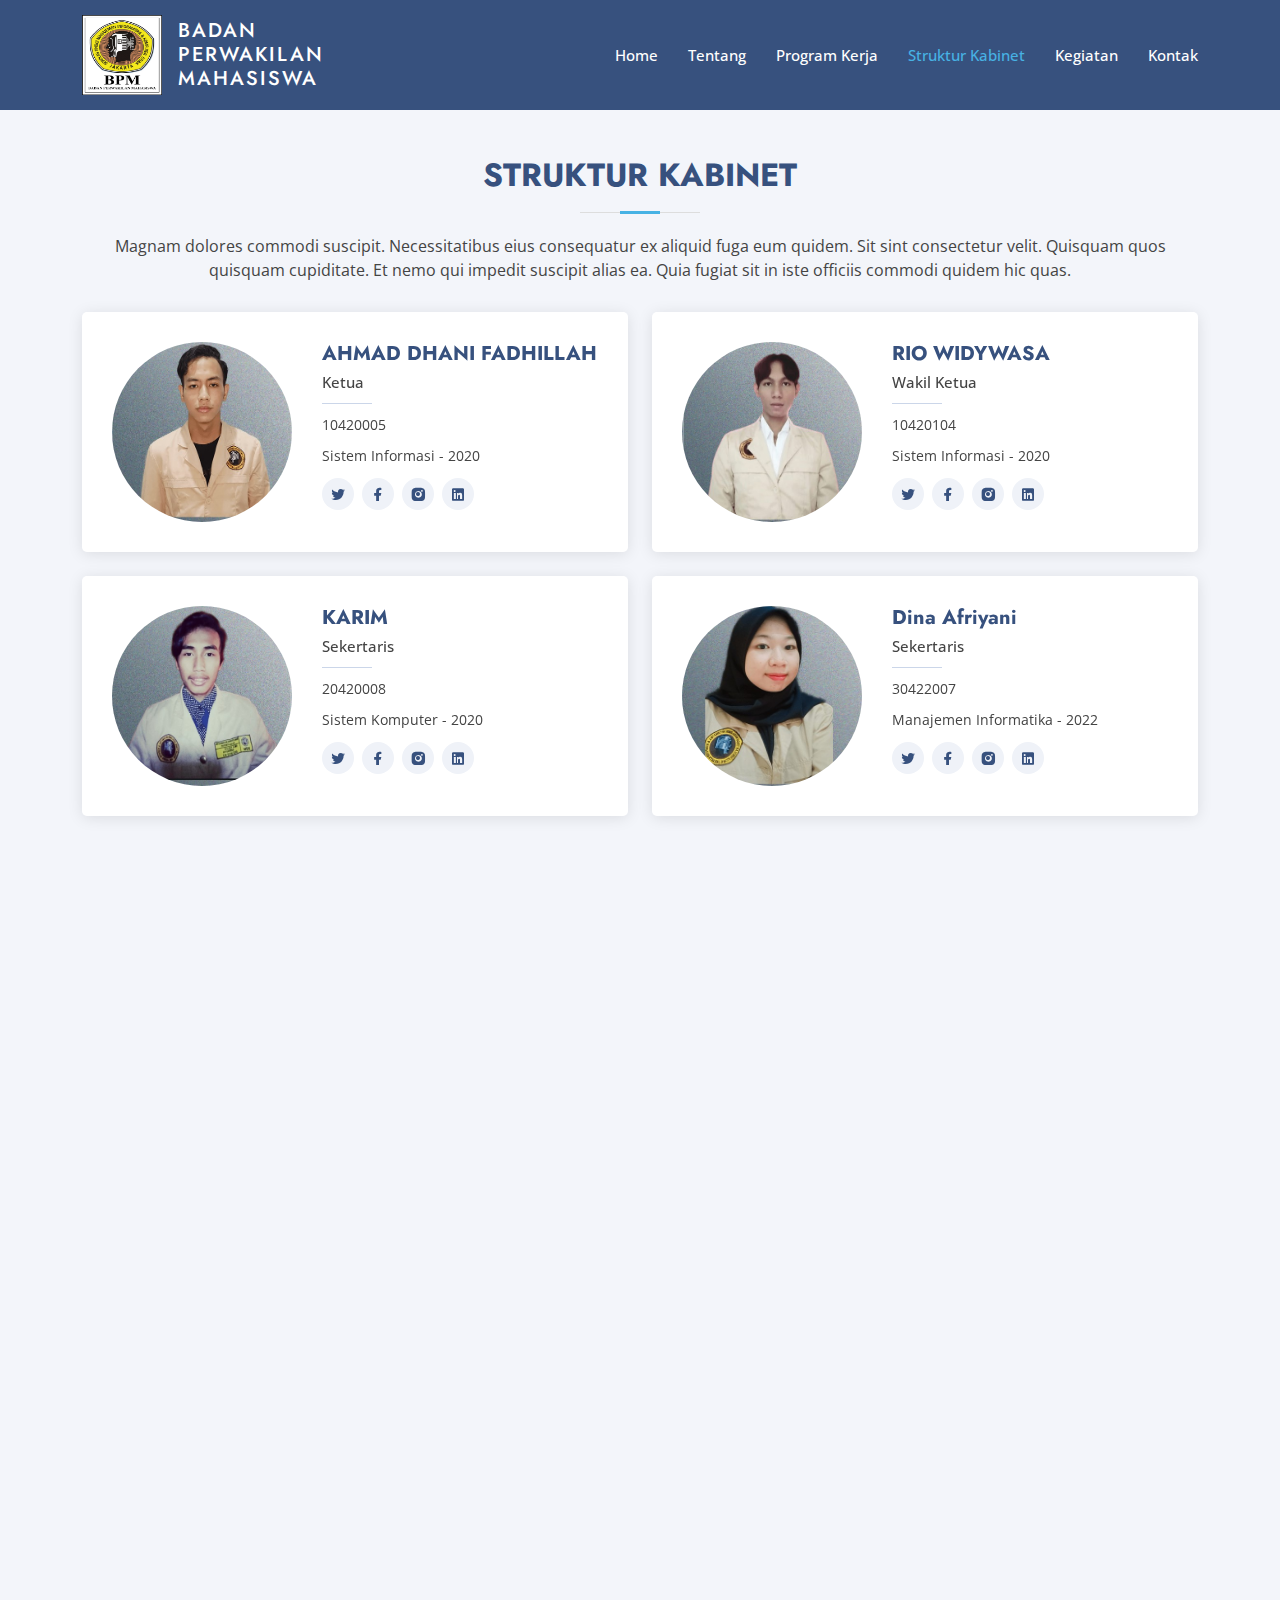
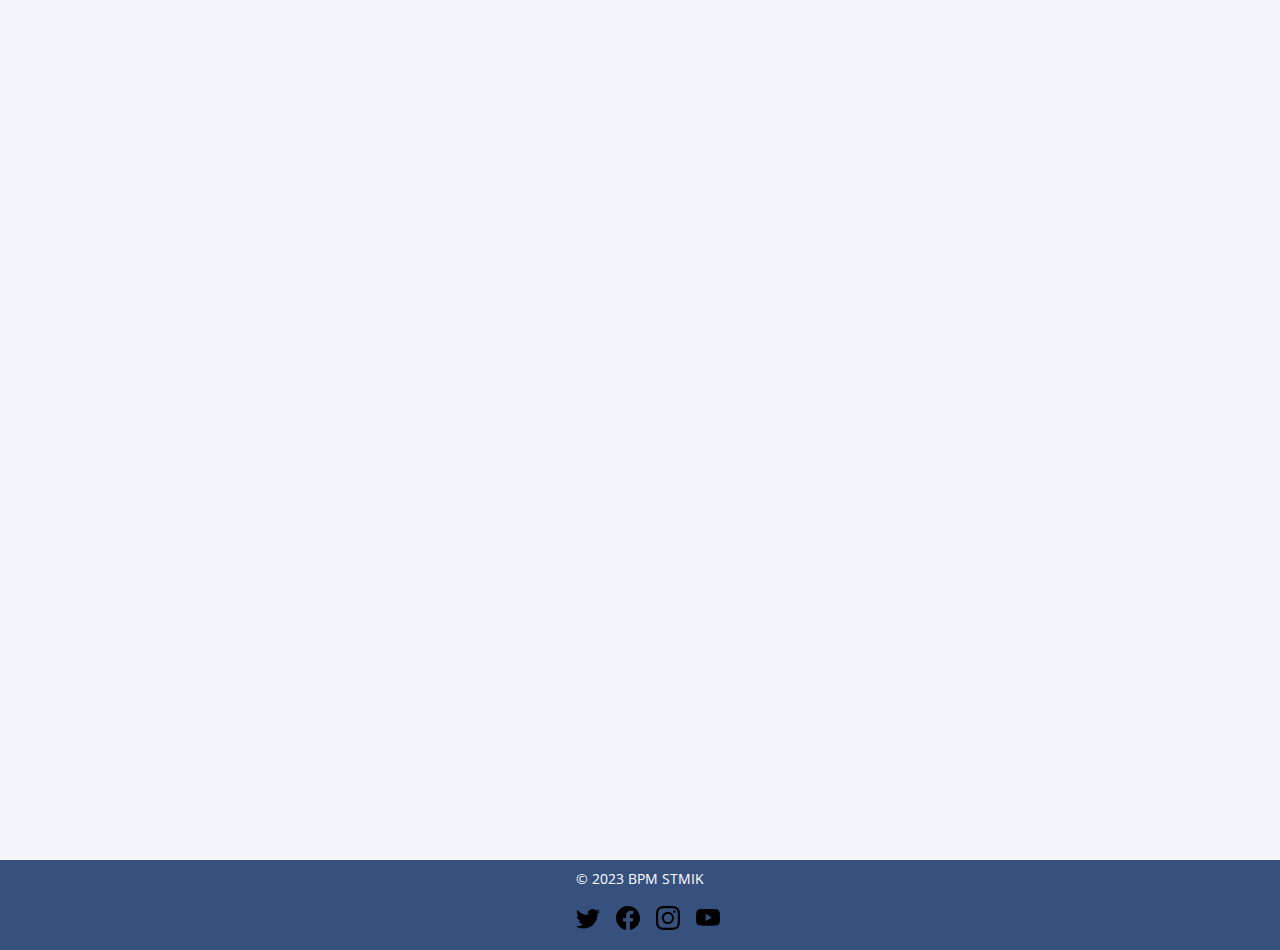
==== inner-page.html @ 7dc591d8 "first commit" ====
<!DOCTYPE html>
<html lang="en">

<head>
  <meta charset="utf-8">
  <meta content="width=device-width, initial-scale=1.0" name="viewport">

  <title>Arsha Bootstrap Template - Index</title>
  <meta content="" name="description">
  <meta content="" name="keywords">

  <!-- Favicons -->
  <link href="assets/img/favicon.png" rel="icon">
  <link href="assets/img/apple-touch-icon.png" rel="apple-touch-icon">

  <!-- Google Fonts -->
  <link
    href="https://fonts.googleapis.com/css?family=Open+Sans:300,300i,400,400i,600,600i,700,700i|Jost:300,300i,400,400i,500,500i,600,600i,700,700i|Poppins:300,300i,400,400i,500,500i,600,600i,700,700i"
    rel="stylesheet">

  <!-- Vendor CSS Files -->
  <link href="assets/vendor/aos/aos.css" rel="stylesheet">
  <link href="assets/vendor/bootstrap/css/bootstrap.min.css" rel="stylesheet">
  <link href="assets/vendor/bootstrap-icons/bootstrap-icons.css" rel="stylesheet">
  <link href="assets/vendor/boxicons/css/boxicons.min.css" rel="stylesheet">
  <link href="assets/vendor/glightbox/css/glightbox.min.css" rel="stylesheet">
  <link href="assets/vendor/remixicon/remixicon.css" rel="stylesheet">
  <link href="assets/vendor/swiper/swiper-bundle.min.css" rel="stylesheet">

  <!-- Template Main CSS File -->
  <link href="assets/css/style.css" rel="stylesheet">

</head>
<style>
  header{
    background: #37517e;;
  }
</style>
<body>

  <!-- ======= Header ======= -->
  <header id="header" class="fixed-top ">
    <div class="container d-flex align-items-center">

      <div class="me-auto d-flex">
        <img src="assets/img/bpm.png" alt="" style="width: 80px; height: 80px;">
        <h1 class="logo pt-1 ms-3"><a href="index.html">Badan Perwakilan Mahasiswa</a></h1>
      </div>
      <!-- Uncomment below if you prefer to use an image logo -->
      <!-- <a href="index.html" class="logo me-auto"><img src="assets/img/logo.png" alt="" class="img-fluid"></a>-->

      <nav id="navbar" class="navbar">
        <ul>
          <li><a class="nav-link scrollto " href="#hero">Home</a></li>
          <li><a class="nav-link scrollto" href="#about">Tentang</a></li>
          <li><a class="nav-link scrollto" href="#services">Program Kerja</a></li>
          <li><a class="nav-link scrollto" href="#team">Struktur Kabinet</a></li>
          <li><a class="nav-link scrollto" href="#pricing">Kegiatan</a></li>
          <li><a class="nav-link scrollto" href="#contact">Kontak</a></li>
        </ul>
        <i class="bi bi-list mobile-nav-toggle"></i>
      </nav><!-- .navbar -->

    </div>
  </header><!-- End Header -->



  <main id="main" class="mt-5 pt-5">

    <!-- ======= Clients Section ======= -->
    <!-- <section id="clients" class="clients section-bg">
      <div class="container">



      </div>
    </section> -->
    <!-- End Cliens Section -->

    <!-- ======= Team Section ======= -->
    <section id="team" class="team section-bg">
      <div class="container" data-aos="fade-up">

        <div class="section-title">
          <h2>STRUKTUR KABINET</h2>
          <p>Magnam dolores commodi suscipit. Necessitatibus eius consequatur ex aliquid fuga eum quidem. Sit sint
            consectetur velit. Quisquam quos quisquam cupiditate. Et nemo qui impedit suscipit alias ea. Quia fugiat sit
            in iste officiis commodi quidem hic quas.</p>
        </div>

        <div class="row">

          <div class="col-lg-6" data-aos="zoom-in" data-aos-delay="100">
            <div class="member d-flex align-items-start">
              <div class="pic"><img src="assets/img/ketua&wakil/dhani.jpg" style="width: 180px; height: 180px;" alt=""></div>
              <div class="member-info">
                <h4>AHMAD DHANI FADHILLAH</h4>
                <span>Ketua</span>
                <p>10420005</p>
                <p> Sistem Informasi - 2020</p>
                <div class="social">
                  <a href=""><i class="ri-twitter-fill"></i></a>
                  <a href=""><i class="ri-facebook-fill"></i></a>
                  <a href=""><i class="ri-instagram-fill"></i></a>
                  <a href=""> <i class="ri-linkedin-box-fill"></i> </a>
                </div>
              </div>
            </div>
          </div>

          <div class="col-lg-6 mt-4 mt-lg-0" data-aos="zoom-in" data-aos-delay="200">
            <div class="member d-flex align-items-start">
              <div class="pic"><img src="assets/img/ketua&wakil/rio.jpg" style="width: 180px; height: 180px;"   alt=""></div>
              <div class="member-info">
                <h4>RIO WIDYWASA</h4>
                <span>Wakil Ketua</span>
                <p>10420104</p>
                <p> Sistem Informasi - 2020</p>
                <div class="social">
                  <a href=""><i class="ri-twitter-fill"></i></a>
                  <a href=""><i class="ri-facebook-fill"></i></a>
                  <a href=""><i class="ri-instagram-fill"></i></a>
                  <a href=""> <i class="ri-linkedin-box-fill"></i> </a>
                </div>
              </div>
            </div>
          </div>

          <div class="col-lg-6 mt-4" data-aos="zoom-in" data-aos-delay="300">
            <div class="member d-flex align-items-start">
              <div class="pic"><img src="assets/img/anggota/Karim.jpg" style="width: 180px; height: 180px;"   alt=""></div>
              <div class="member-info">
                <h4>KARIM</h4>
                <span>Sekertaris</span>
                <p>20420008</p>
                <p> Sistem Komputer - 2020</p>
                <div class="social">
                  <a href=""><i class="ri-twitter-fill"></i></a>
                  <a href=""><i class="ri-facebook-fill"></i></a>
                  <a href=""><i class="ri-instagram-fill"></i></a>
                  <a href=""> <i class="ri-linkedin-box-fill"></i> </a>
                </div>
              </div>
            </div>
          </div>

          <div class="col-lg-6 mt-4" data-aos="zoom-in" data-aos-delay="400">
            <div class="member d-flex align-items-start">
              <div class="pic"><img src="assets/img/anggota/Dina.jpg" style="width: 180px; height: 180px;"   alt=""></div>
              <div class="member-info">
                <h4>Dina Afriyani</h4>
                <span>Sekertaris</span>
                <p>30422007</p>
                <p> Manajemen Informatika - 2022</p>
                <div class="social">
                  <a href=""><i class="ri-twitter-fill"></i></a>
                  <a href=""><i class="ri-facebook-fill"></i></a>
                  <a href=""><i class="ri-instagram-fill"></i></a>
                  <a href=""> <i class="ri-linkedin-box-fill"></i> </a>
                </div>
              </div>
            </div>
          </div>

          <div class="col-lg-6 mt-4" data-aos="zoom-in" data-aos-delay="100">
            <div class="member d-flex align-items-start">
              <div class="pic"><img src="assets/img/ketua&wakil/dhani.jpg" style="width: 180px; height: 180px;" alt=""></div>
              <div class="member-info">
                <h4>AHMAD DHANI FADHILLAH</h4>
                <span>Ketua</span>
                <p>10420005</p>
                <p> Sistem Informasi - 2020</p>
                <div class="social">
                  <a href=""><i class="ri-twitter-fill"></i></a>
                  <a href=""><i class="ri-facebook-fill"></i></a>
                  <a href=""><i class="ri-instagram-fill"></i></a>
                  <a href=""> <i class="ri-linkedin-box-fill"></i> </a>
                </div>
              </div>
            </div>
          </div>

          <div class="col-lg-6 mt-4 " data-aos="zoom-in" data-aos-delay="200">
            <div class="member d-flex align-items-start">
              <div class="pic"><img src="assets/img/ketua&wakil/rio.jpg" style="width: 180px; height: 180px;"   alt=""></div>
              <div class="member-info">
                <h4>RIO WIDYWASA</h4>
                <span>Wakil Ketua</span>
                <p>10420104</p>
                <p> Sistem Informasi - 2020</p>
                <div class="social">
                  <a href=""><i class="ri-twitter-fill"></i></a>
                  <a href=""><i class="ri-facebook-fill"></i></a>
                  <a href=""><i class="ri-instagram-fill"></i></a>
                  <a href=""> <i class="ri-linkedin-box-fill"></i> </a>
                </div>
              </div>
            </div>
          </div>

          <div class="col-lg-6 mt-4" data-aos="zoom-in" data-aos-delay="300">
            <div class="member d-flex align-items-start">
              <div class="pic"><img src="assets/img/anggota/Karim.jpg" style="width: 180px; height: 180px;"   alt=""></div>
              <div class="member-info">
                <h4>KARIM</h4>
                <span>Sekertaris</span>
                <p>20420008</p>
                <p> Sistem Komputer - 2020</p>
                <div class="social">
                  <a href=""><i class="ri-twitter-fill"></i></a>
                  <a href=""><i class="ri-facebook-fill"></i></a>
                  <a href=""><i class="ri-instagram-fill"></i></a>
                  <a href=""> <i class="ri-linkedin-box-fill"></i> </a>
                </div>
              </div>
            </div>
          </div>

          <div class="col-lg-6 mt-4" data-aos="zoom-in" data-aos-delay="400">
            <div class="member d-flex align-items-start">
              <div class="pic"><img src="assets/img/anggota/Dina.jpg" style="width: 180px; height: 180px;"   alt=""></div>
              <div class="member-info">
                <h4>Dina Afriyani</h4>
                <span>Sekertaris</span>
                <p>30422007</p>
                <p> Manajemen Informatika - 2022</p>
                <div class="social">
                  <a href=""><i class="ri-twitter-fill"></i></a>
                  <a href=""><i class="ri-facebook-fill"></i></a>
                  <a href=""><i class="ri-instagram-fill"></i></a>
                  <a href=""> <i class="ri-linkedin-box-fill"></i> </a>
                </div>
              </div>
            </div>
          </div>

          <div class="col-lg-6 mt-4" data-aos="zoom-in" data-aos-delay="100">
            <div class="member d-flex align-items-start">
              <div class="pic"><img src="assets/img/ketua&wakil/dhani.jpg" style="width: 180px; height: 180px;" alt=""></div>
              <div class="member-info">
                <h4>AHMAD DHANI FADHILLAH</h4>
                <span>Ketua</span>
                <p>10420005</p>
                <p> Sistem Informasi - 2020</p>
                <div class="social">
                  <a href=""><i class="ri-twitter-fill"></i></a>
                  <a href=""><i class="ri-facebook-fill"></i></a>
                  <a href=""><i class="ri-instagram-fill"></i></a>
                  <a href=""> <i class="ri-linkedin-box-fill"></i> </a>
                </div>
              </div>
            </div>
          </div>

          <div class="col-lg-6 mt-4" data-aos="zoom-in" data-aos-delay="200">
            <div class="member d-flex align-items-start">
              <div class="pic"><img src="assets/img/ketua&wakil/rio.jpg" style="width: 180px; height: 180px;"   alt=""></div>
              <div class="member-info">
                <h4>RIO WIDYWASA</h4>
                <span>Wakil Ketua</span>
                <p>10420104</p>
                <p> Sistem Informasi - 2020</p>
                <div class="social">
                  <a href=""><i class="ri-twitter-fill"></i></a>
                  <a href=""><i class="ri-facebook-fill"></i></a>
                  <a href=""><i class="ri-instagram-fill"></i></a>
                  <a href=""> <i class="ri-linkedin-box-fill"></i> </a>
                </div>
              </div>
            </div>
          </div>

          <div class="col-lg-6 mt-4" data-aos="zoom-in" data-aos-delay="300">
            <div class="member d-flex align-items-start">
              <div class="pic"><img src="assets/img/anggota/Karim.jpg" style="width: 180px; height: 180px;"   alt=""></div>
              <div class="member-info">
                <h4>KARIM</h4>
                <span>Sekertaris</span>
                <p>20420008</p>
                <p> Sistem Komputer - 2020</p>
                <div class="social">
                  <a href=""><i class="ri-twitter-fill"></i></a>
                  <a href=""><i class="ri-facebook-fill"></i></a>
                  <a href=""><i class="ri-instagram-fill"></i></a>
                  <a href=""> <i class="ri-linkedin-box-fill"></i> </a>
                </div>
              </div>
            </div>
          </div>

          <div class="col-lg-6 mt-4" data-aos="zoom-in" data-aos-delay="400">
            <div class="member d-flex align-items-start">
              <div class="pic"><img src="assets/img/anggota/Dina.jpg" style="width: 180px; height: 180px;"   alt=""></div>
              <div class="member-info">
                <h4>Dina Afriyani</h4>
                <span>Sekertaris</span>
                <p>30422007</p>
                <p> Manajemen Informatika - 2022</p>
                <div class="social">
                  <a href=""><i class="ri-twitter-fill"></i></a>
                  <a href=""><i class="ri-facebook-fill"></i></a>
                  <a href=""><i class="ri-instagram-fill"></i></a>
                  <a href=""> <i class="ri-linkedin-box-fill"></i> </a>
                </div>
              </div>
            </div>
          </div>

          <div class="col-lg-6 mt-4" data-aos="zoom-in" data-aos-delay="100">
            <div class="member d-flex align-items-start">
              <div class="pic"><img src="assets/img/ketua&wakil/dhani.jpg" style="width: 180px; height: 180px;" alt=""></div>
              <div class="member-info">
                <h4>AHMAD DHANI FADHILLAH</h4>
                <span>Ketua</span>
                <p>10420005</p>
                <p> Sistem Informasi - 2020</p>
                <div class="social">
                  <a href=""><i class="ri-twitter-fill"></i></a>
                  <a href=""><i class="ri-facebook-fill"></i></a>
                  <a href=""><i class="ri-instagram-fill"></i></a>
                  <a href=""> <i class="ri-linkedin-box-fill"></i> </a>
                </div>
              </div>
            </div>
          </div>

          <div class="col-lg-6 mt-4 " data-aos="zoom-in" data-aos-delay="200">
            <div class="member d-flex align-items-start">
              <div class="pic"><img src="assets/img/ketua&wakil/rio.jpg" style="width: 180px; height: 180px;"   alt=""></div>
              <div class="member-info">
                <h4>RIO WIDYWASA</h4>
                <span>Wakil Ketua</span>
                <p>10420104</p>
                <p> Sistem Informasi - 2020</p>
                <div class="social">
                  <a href=""><i class="ri-twitter-fill"></i></a>
                  <a href=""><i class="ri-facebook-fill"></i></a>
                  <a href=""><i class="ri-instagram-fill"></i></a>
                  <a href=""> <i class="ri-linkedin-box-fill"></i> </a>
                </div>
              </div>
            </div>
          </div>

          <div class="col-lg-6 mt-4" data-aos="zoom-in" data-aos-delay="300">
            <div class="member d-flex align-items-start">
              <div class="pic"><img src="assets/img/anggota/Karim.jpg" style="width: 180px; height: 180px;"   alt=""></div>
              <div class="member-info">
                <h4>KARIM</h4>
                <span>Sekertaris</span>
                <p>20420008</p>
                <p> Sistem Komputer - 2020</p>
                <div class="social">
                  <a href=""><i class="ri-twitter-fill"></i></a>
                  <a href=""><i class="ri-facebook-fill"></i></a>
                  <a href=""><i class="ri-instagram-fill"></i></a>
                  <a href=""> <i class="ri-linkedin-box-fill"></i> </a>
                </div>
              </div>
            </div>
          </div>

       
        </div>
  
      </div>
    </section><!-- End Team Section -->

   



  </main><!-- End #main -->

  <!-- ======= Footer ======= -->
  <footer id="footer" class="">

   

  
      <div class="d-flex flex-column flex-sm-row justify-content-center text-center mb-2 px-2 gap-4">
      </div>
      <div class="">
        <p class="text-center">&copy; 2023 BPM STMIK</p>
        <ul class="list-unstyled d-flex justify-content-center">
          <li class="ms-3">
            <a class="link-body-emphasis" href="#" target="_blank">
              <svg xmlns="http://www.w3.org/2000/svg" width="24" height="24" fill="currentColor" class="bi bi-twitter"
                viewBox="0 0 16 16">
                <path
                  d="M5.026 15c6.038 0 9.341-5.003 9.341-9.334 0-.14 0-.282-.006-.422A6.685 6.685 0 0 0 16 3.542a6.658 6.658 0 0 1-1.889.518 3.301 3.301 0 0 0 1.447-1.817 6.533 6.533 0 0 1-2.087.793A3.286 3.286 0 0 0 7.875 6.03a9.325 9.325 0 0 1-6.767-3.429 3.289 3.289 0 0 0 1.018 4.382A3.323 3.323 0 0 1 .64 6.575v.045a3.288 3.288 0 0 0 2.632 3.218 3.203 3.203 0 0 1-.865.115 3.23 3.23 0 0 1-.614-.057 3.283 3.283 0 0 0 3.067 2.277A6.588 6.588 0 0 1 .78 13.58a6.32 6.32 0 0 1-.78-.045A9.344 9.344 0 0 0 5.026 15z" />
              </svg>
            </a>
          </li>
          <li class="ms-3">
            <a class="link-body-emphasis" href="#" target="_blank">
              <svg xmlns="http://www.w3.org/2000/svg" width="24" height="24" fill="currentColor" class="bi bi-facebook"
                viewBox="0 0 16 16">
                <path
                  d="M16 8.049c0-4.446-3.582-8.05-8-8.05C3.58 0-.002 3.603-.002 8.05c0 4.017 2.926 7.347 6.75 7.951v-5.625h-2.03V8.05H6.75V6.275c0-2.017 1.195-3.131 3.022-3.131.876 0 1.791.157 1.791.157v1.98h-1.009c-.993 0-1.303.621-1.303 1.258v1.51h2.218l-.354 2.326H9.25V16c3.824-.604 6.75-3.934 6.75-7.951z" />
              </svg>
            </a>
          </li>
          <li class="ms-3">
            <a class="link-body-emphasis" href="https://instagram.com/bpmstmik.jakstik?igshid=MmU2YjMzNjRlOQ=="
              target="_blank">
              <svg xmlns="http://www.w3.org/2000/svg" width="24" height="24" fill="currentColor" class="bi bi-instagram"
                viewBox="0 0 16 16">
                <path
                  d="M8 0C5.829 0 5.556.01 4.703.048 3.85.088 3.269.222 2.76.42a3.917 3.917 0 0 0-1.417.923A3.927 3.927 0 0 0 .42 2.76C.222 3.268.087 3.85.048 4.7.01 5.555 0 5.827 0 8.001c0 2.172.01 2.444.048 3.297.04.852.174 1.433.372 1.942.205.526.478.972.923 1.417.444.445.89.719 1.416.923.51.198 1.09.333 1.942.372C5.555 15.99 5.827 16 8 16s2.444-.01 3.298-.048c.851-.04 1.434-.174 1.943-.372a3.916 3.916 0 0 0 1.416-.923c.445-.445.718-.891.923-1.417.197-.509.332-1.09.372-1.942C15.99 10.445 16 10.173 16 8s-.01-2.445-.048-3.299c-.04-.851-.175-1.433-.372-1.941a3.926 3.926 0 0 0-.923-1.417A3.911 3.911 0 0 0 13.24.42c-.51-.198-1.092-.333-1.943-.372C10.443.01 10.172 0 7.998 0h.003zm-.717 1.442h.718c2.136 0 2.389.007 3.232.046.78.035 1.204.166 1.486.275.373.145.64.319.92.599.28.28.453.546.598.92.11.281.24.705.275 1.485.039.843.047 1.096.047 3.231s-.008 2.389-.047 3.232c-.035.78-.166 1.203-.275 1.485a2.47 2.47 0 0 1-.599.919c-.28.28-.546.453-.92.598-.28.11-.704.24-1.485.276-.843.038-1.096.047-3.232.047s-2.39-.009-3.233-.047c-.78-.036-1.203-.166-1.485-.276a2.478 2.478 0 0 1-.92-.598 2.48 2.48 0 0 1-.6-.92c-.109-.281-.24-.705-.275-1.485-.038-.843-.046-1.096-.046-3.233 0-2.136.008-2.388.046-3.231.036-.78.166-1.204.276-1.486.145-.373.319-.64.599-.92.28-.28.546-.453.92-.598.282-.11.705-.24 1.485-.276.738-.034 1.024-.044 2.515-.045v.002zm4.988 1.328a.96.96 0 1 0 0 1.92.96.96 0 0 0 0-1.92zm-4.27 1.122a4.109 4.109 0 1 0 0 8.217 4.109 4.109 0 0 0 0-8.217zm0 1.441a2.667 2.667 0 1 1 0 5.334 2.667 2.667 0 0 1 0-5.334z" />
              </svg>
            </a>
          </li>
          <li class="ms-3">
            <a class="link-body-emphasis" href="#" target="_blank">
              <svg xmlns="http://www.w3.org/2000/svg" width="24" height="24" fill="currentColor" class="bi bi-youtube"
                viewBox="0 0 16 16">
                <path
                  d="M8.051 1.999h.089c.822.003 4.987.033 6.11.335a2.01 2.01 0 0 1 1.415 1.42c.101.38.172.883.22 1.402l.01.104.022.26.008.104c.065.914.073 1.77.074 1.957v.075c-.001.194-.01 1.108-.082 2.06l-.008.105-.009.104c-.05.572-.124 1.14-.235 1.558a2.007 2.007 0 0 1-1.415 1.42c-1.16.312-5.569.334-6.18.335h-.142c-.309 0-1.587-.006-2.927-.052l-.17-.006-.087-.004-.171-.007-.171-.007c-1.11-.049-2.167-.128-2.654-.26a2.007 2.007 0 0 1-1.415-1.419c-.111-.417-.185-.986-.235-1.558L.09 9.82l-.008-.104A31.4 31.4 0 0 1 0 7.68v-.123c.002-.215.01-.958.064-1.778l.007-.103.003-.052.008-.104.022-.26.01-.104c.048-.519.119-1.023.22-1.402a2.007 2.007 0 0 1 1.415-1.42c.487-.13 1.544-.21 2.654-.26l.17-.007.172-.006.086-.003.171-.007A99.788 99.788 0 0 1 7.858 2h.193zM6.4 5.209v4.818l4.157-2.408L6.4 5.209z" />
              </svg>
            </a>
          </li>
        </ul>
      </div>

  </footer><!-- End Footer -->

  <div id="preloader"></div>
  <a href="#" class="back-to-top d-flex align-items-center justify-content-center"><i
      class="bi bi-arrow-up-short"></i></a>

  <!-- Vendor JS Files -->
  <script src="assets/vendor/aos/aos.js"></script>
  <script src="assets/vendor/bootstrap/js/bootstrap.bundle.min.js"></script>
  <script src="assets/vendor/glightbox/js/glightbox.min.js"></script>
  <script src="assets/vendor/isotope-layout/isotope.pkgd.min.js"></script>
  <script src="assets/vendor/swiper/swiper-bundle.min.js"></script>
  <script src="assets/vendor/waypoints/noframework.waypoints.js"></script>
  <script src="assets/vendor/php-email-form/validate.js"></script>

  <!-- Template Main JS File -->
  <script src="assets/js/main.js"></script>

</body>

</html>
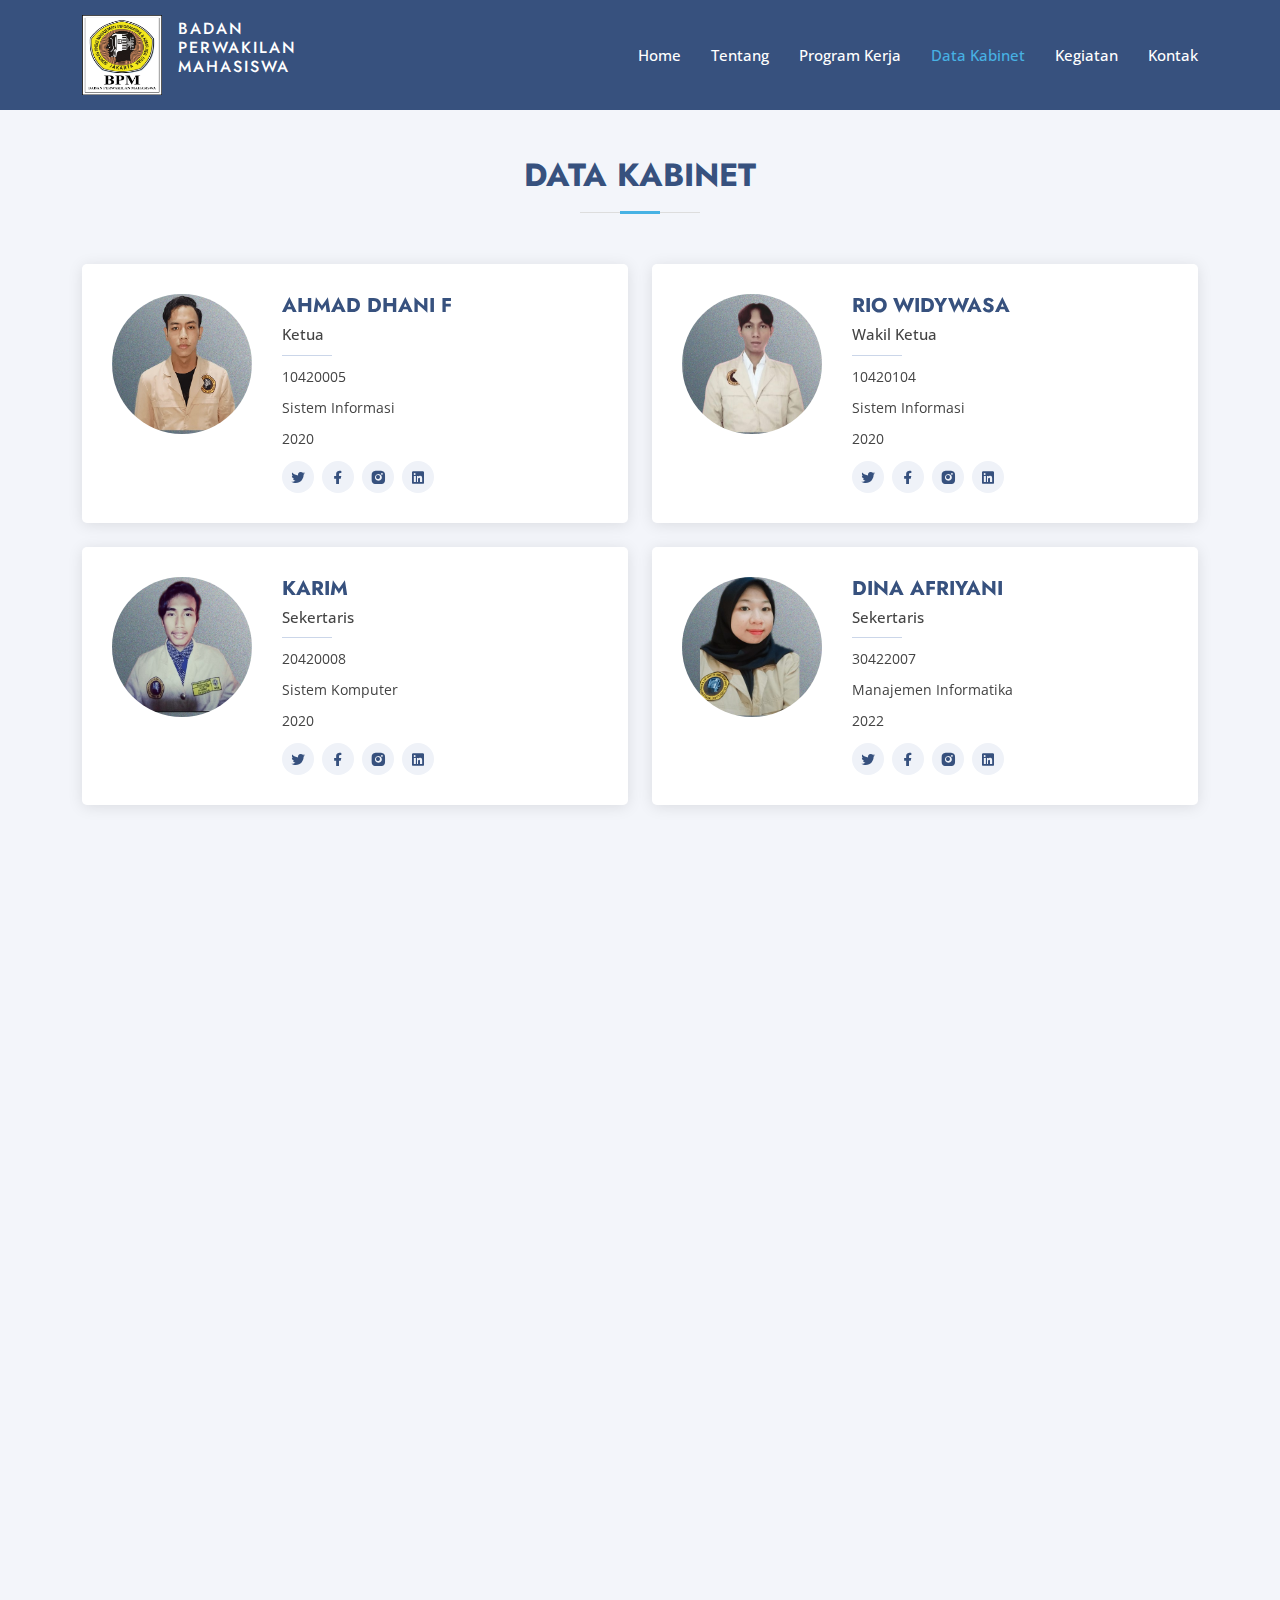
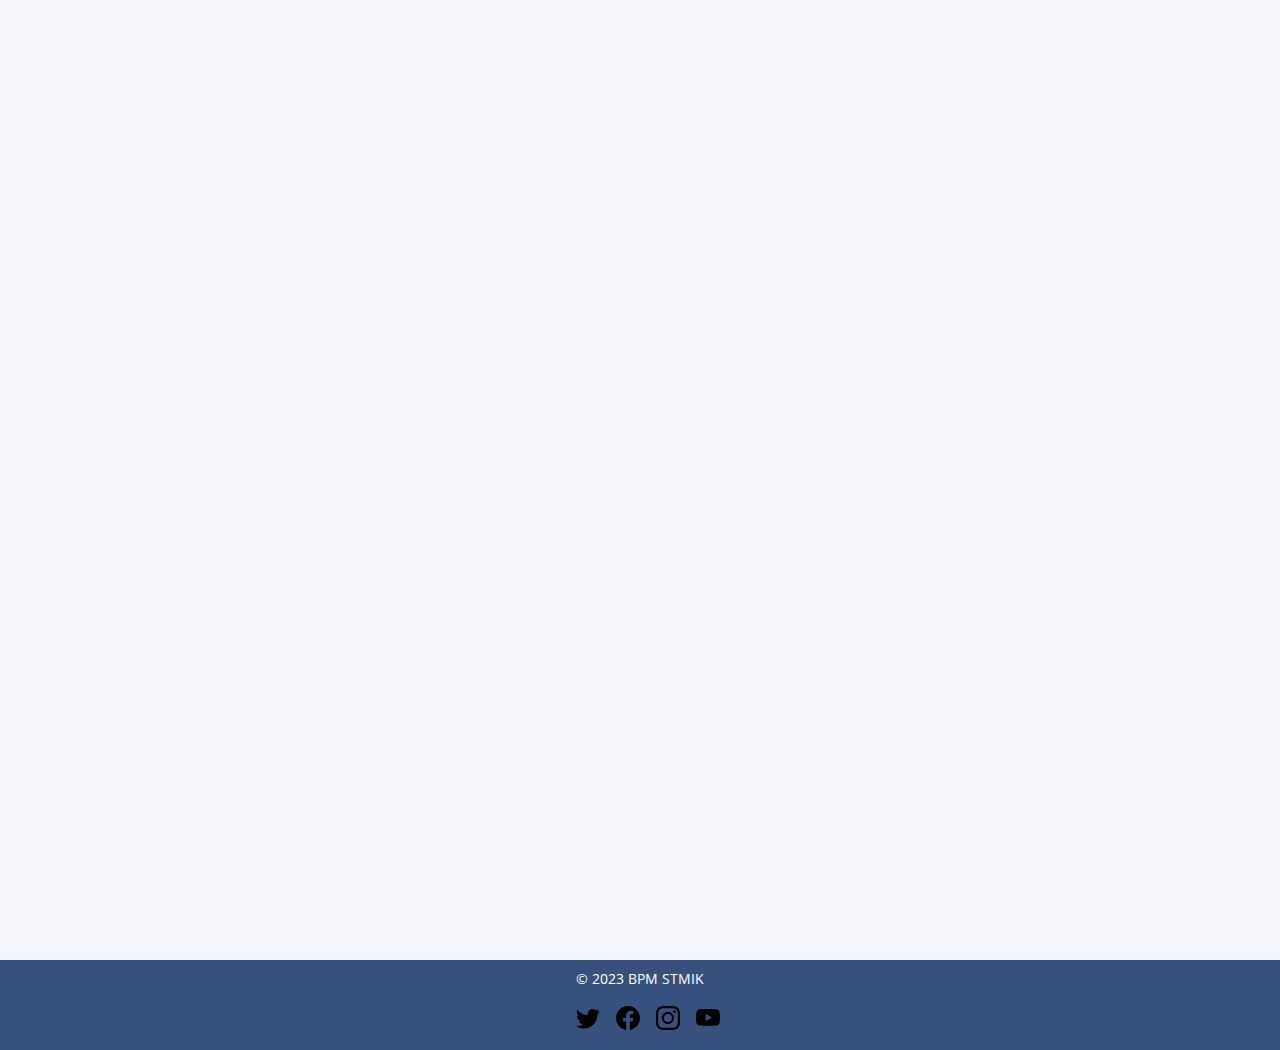
==== commit 577798b2: "fix layout" ====
--- a/inner-page.html
+++ b/inner-page.html
@@ -5,13 +5,13 @@
   <meta charset="utf-8">
   <meta content="width=device-width, initial-scale=1.0" name="viewport">
 
-  <title>Arsha Bootstrap Template - Index</title>
+  <title>BPM</title>
   <meta content="" name="description">
   <meta content="" name="keywords">
 
   <!-- Favicons -->
   <link href="assets/img/favicon.png" rel="icon">
-  <link href="assets/img/apple-touch-icon.png" rel="apple-touch-icon">
+  <link href="assets/img/bpm.png" rel="apple-touch-icon">
 
   <!-- Google Fonts -->
   <link
@@ -54,7 +54,7 @@
           <li><a class="nav-link scrollto " href="#hero">Home</a></li>
           <li><a class="nav-link scrollto" href="#about">Tentang</a></li>
           <li><a class="nav-link scrollto" href="#services">Program Kerja</a></li>
-          <li><a class="nav-link scrollto" href="#team">Struktur Kabinet</a></li>
+          <li><a class="nav-link scrollto" href="#team">Data Kabinet</a></li>
           <li><a class="nav-link scrollto" href="#pricing">Kegiatan</a></li>
           <li><a class="nav-link scrollto" href="#contact">Kontak</a></li>
         </ul>
@@ -83,22 +83,21 @@
       <div class="container" data-aos="fade-up">
 
         <div class="section-title">
-          <h2>STRUKTUR KABINET</h2>
-          <p>Magnam dolores commodi suscipit. Necessitatibus eius consequatur ex aliquid fuga eum quidem. Sit sint
-            consectetur velit. Quisquam quos quisquam cupiditate. Et nemo qui impedit suscipit alias ea. Quia fugiat sit
-            in iste officiis commodi quidem hic quas.</p>
+          <h2>DATA KABINET</h2>
+         
         </div>
 
         <div class="row">
 
-          <div class="col-lg-6" data-aos="zoom-in" data-aos-delay="100">
-            <div class="member d-flex align-items-start">
-              <div class="pic"><img src="assets/img/ketua&wakil/dhani.jpg" style="width: 180px; height: 180px;" alt=""></div>
-              <div class="member-info">
-                <h4>AHMAD DHANI FADHILLAH</h4>
+           <div class="col-lg-6" data-aos="zoom-in" data-aos-delay="100">
+            <div class="member d-flex align-items-start">
+              <div class="pic"><img src="assets/img/ketua&wakil/dhani.jpg" class="img-fluid" alt=""></div>
+              <div class="member-info">
+                <h4>AHMAD DHANI F</h4>
                 <span>Ketua</span>
                 <p>10420005</p>
-                <p> Sistem Informasi - 2020</p>
+                <p> Sistem Informasi</p>
+                <p>2020</p>
                 <div class="social">
                   <a href=""><i class="ri-twitter-fill"></i></a>
                   <a href=""><i class="ri-facebook-fill"></i></a>
@@ -111,12 +110,13 @@
 
           <div class="col-lg-6 mt-4 mt-lg-0" data-aos="zoom-in" data-aos-delay="200">
             <div class="member d-flex align-items-start">
-              <div class="pic"><img src="assets/img/ketua&wakil/rio.jpg" style="width: 180px; height: 180px;"   alt=""></div>
+              <div class="pic"><img src="assets/img/ketua&wakil/rio.jpg" class="img-fluid"   alt=""></div>
               <div class="member-info">
                 <h4>RIO WIDYWASA</h4>
                 <span>Wakil Ketua</span>
                 <p>10420104</p>
-                <p> Sistem Informasi - 2020</p>
+                <p> Sistem Informasi</p>
+                <p>2020</p>
                 <div class="social">
                   <a href=""><i class="ri-twitter-fill"></i></a>
                   <a href=""><i class="ri-facebook-fill"></i></a>
@@ -129,12 +129,13 @@
 
           <div class="col-lg-6 mt-4" data-aos="zoom-in" data-aos-delay="300">
             <div class="member d-flex align-items-start">
-              <div class="pic"><img src="assets/img/anggota/Karim.jpg" style="width: 180px; height: 180px;"   alt=""></div>
+              <div class="pic"><img src="assets/img/anggota/Karim.jpg" class="img-fluid"   alt=""></div>
               <div class="member-info">
                 <h4>KARIM</h4>
                 <span>Sekertaris</span>
                 <p>20420008</p>
-                <p> Sistem Komputer - 2020</p>
+                <p> Sistem Komputer </p>
+                <p>2020</p>
                 <div class="social">
                   <a href=""><i class="ri-twitter-fill"></i></a>
                   <a href=""><i class="ri-facebook-fill"></i></a>
@@ -147,30 +148,110 @@
 
           <div class="col-lg-6 mt-4" data-aos="zoom-in" data-aos-delay="400">
             <div class="member d-flex align-items-start">
-              <div class="pic"><img src="assets/img/anggota/Dina.jpg" style="width: 180px; height: 180px;"   alt=""></div>
+              <div class="pic"><img src="assets/img/anggota/Dina.jpg" class="img-fluid"   alt=""></div>
+              <div class="member-info">
+                <h4>DINA AFRIYANI</h4>
+                <span>Sekertaris</span>
+                <p>30422007</p>
+                <p> Manajemen Informatika</p>
+                <p>2022</p>
+                <div class="social">
+                  <a href=""><i class="ri-twitter-fill"></i></a>
+                  <a href=""><i class="ri-facebook-fill"></i></a>
+                  <a href=""><i class="ri-instagram-fill"></i></a>
+                  <a href=""> <i class="ri-linkedin-box-fill"></i> </a>
+                </div>
+              </div>
+            </div>
+          </div>
+
+
+          <div class="col-lg-6 mt-4" data-aos="zoom-in" data-aos-delay="100">
+            <div class="member d-flex align-items-start">
+              <div class="pic"><img src="assets/img/anggota/nada.jpg" class="img-fluid" alt=""></div>
+              <div class="member-info">
+                <h4>QOTRUN NADA</h4>
+                <span>Bendahara</span>
+                <p>10420004</p>
+                <p> Sistem Informasi</p>
+                <p>2020</p>
+                <div class="social">
+                  <a href=""><i class="ri-twitter-fill"></i></a>
+                  <a href=""><i class="ri-facebook-fill"></i></a>
+                  <a href=""><i class="ri-instagram-fill"></i></a>
+                  <a href=""> <i class="ri-linkedin-box-fill"></i> </a>
+                </div>
+              </div>
+            </div>
+          </div>
+
+          <div class="col-lg-6 mt-4 " data-aos="zoom-in" data-aos-delay="200">
+            <div class="member d-flex align-items-start">
+              <div class="pic"><img src="assets/img/anggota/zahra.jpg" class="img-fluid"   alt=""></div>
+              <div class="member-info">
+                <h4>ZAHARA SYAHARANI</h4>
+                <span>Komisi Pendidikan & Seni</span>
+                <p>30422104</p>
+                <p> Manajemen Informatika</p>
+                <p>2023</p>
+                <div class="social">
+                  <a href=""><i class="ri-twitter-fill"></i></a>
+                  <a href=""><i class="ri-facebook-fill"></i></a>
+                  <a href=""><i class="ri-instagram-fill"></i></a>
+                  <a href=""> <i class="ri-linkedin-box-fill"></i> </a>
+                </div>
+              </div>
+            </div>
+          </div>
+
+          <div class="col-lg-6 mt-4" data-aos="zoom-in" data-aos-delay="300">
+            <div class="member d-flex align-items-start">
+              <div class="pic"><img src="assets/img/anggota/HARRY.jpg" class="img-fluid"   alt=""></div>
+              <div class="member-info">
+                <h4>M HARRY SAPUTRA</h4>
+                <span>Komisi Olahraga</span>
+                <p>20422003</p>
+                <p> Sistem Komputer </p>
+                <p>2022</p>
+                <div class="social">
+                  <a href=""><i class="ri-twitter-fill"></i></a>
+                  <a href=""><i class="ri-facebook-fill"></i></a>
+                  <a href=""><i class="ri-instagram-fill"></i></a>
+                  <a href=""> <i class="ri-linkedin-box-fill"></i> </a>
+                </div>
+              </div>
+            </div>
+          </div>
+
+          <div class="col-lg-6 mt-4" data-aos="zoom-in" data-aos-delay="400">
+            <div class="member d-flex align-items-start">
+              <div class="pic"><img src="assets/img/anggota/Dina.jpg" class="img-fluid"   alt=""></div>
               <div class="member-info">
                 <h4>Dina Afriyani</h4>
                 <span>Sekertaris</span>
                 <p>30422007</p>
-                <p> Manajemen Informatika - 2022</p>
-                <div class="social">
-                  <a href=""><i class="ri-twitter-fill"></i></a>
-                  <a href=""><i class="ri-facebook-fill"></i></a>
-                  <a href=""><i class="ri-instagram-fill"></i></a>
-                  <a href=""> <i class="ri-linkedin-box-fill"></i> </a>
-                </div>
-              </div>
-            </div>
-          </div>
+                <p> Manajemen Informatika</p>
+                <p>2022</p>
+                <div class="social">
+                  <a href=""><i class="ri-twitter-fill"></i></a>
+                  <a href=""><i class="ri-facebook-fill"></i></a>
+                  <a href=""><i class="ri-instagram-fill"></i></a>
+                  <a href=""> <i class="ri-linkedin-box-fill"></i> </a>
+                </div>
+              </div>
+            </div>
+          </div>
+
 
           <div class="col-lg-6 mt-4" data-aos="zoom-in" data-aos-delay="100">
             <div class="member d-flex align-items-start">
-              <div class="pic"><img src="assets/img/ketua&wakil/dhani.jpg" style="width: 180px; height: 180px;" alt=""></div>
-              <div class="member-info">
-                <h4>AHMAD DHANI FADHILLAH</h4>
-                <span>Ketua</span>
-                <p>10420005</p>
-                <p> Sistem Informasi - 2020</p>
+              <div class="pic"><img src="assets/img/anggota/isma.jpg" class="img-fluid" alt=""></div>
+              <div class="member-info">
+                <h4>ISNA HASNAWATI</h4>
+                <span>Komisi Kerohanian</span>
+                <p>30422008</p>
+                <p> Manajemen Informatika</p>
+                <p>2022</p>
                 <div class="social">
                   <a href=""><i class="ri-twitter-fill"></i></a>
                   <a href=""><i class="ri-facebook-fill"></i></a>
@@ -183,12 +264,13 @@
 
           <div class="col-lg-6 mt-4 " data-aos="zoom-in" data-aos-delay="200">
             <div class="member d-flex align-items-start">
-              <div class="pic"><img src="assets/img/ketua&wakil/rio.jpg" style="width: 180px; height: 180px;"   alt=""></div>
-              <div class="member-info">
-                <h4>RIO WIDYWASA</h4>
-                <span>Wakil Ketua</span>
-                <p>10420104</p>
-                <p> Sistem Informasi - 2020</p>
+              <div class="pic"><img src="assets/img/anggota/sandi.jpg" class="img-fluid"   alt=""></div>
+              <div class="member-info">
+                <h4>SANDI RAHAYU SUKMANA</h4>
+                <span>Komisi Kerohanian</span>
+                <p>30422097</p>
+                <p> Sistem Informasi</p>
+                <p>2022</p>
                 <div class="social">
                   <a href=""><i class="ri-twitter-fill"></i></a>
                   <a href=""><i class="ri-facebook-fill"></i></a>
@@ -201,165 +283,101 @@
 
           <div class="col-lg-6 mt-4" data-aos="zoom-in" data-aos-delay="300">
             <div class="member d-flex align-items-start">
-              <div class="pic"><img src="assets/img/anggota/Karim.jpg" style="width: 180px; height: 180px;"   alt=""></div>
-              <div class="member-info">
-                <h4>KARIM</h4>
-                <span>Sekertaris</span>
+              <div class="pic"><img src="assets/img/anggota/wulansari.jpg" class="img-fluid"   alt=""></div>
+              <div class="member-info">
+                <h4>ANISA WULAN SARI</h4>
+                <span>Komisi Kerohanian</span>
+                <p>30422006</p>
+                <p> Manajemen Informatika </p>
+                <p>2022</p>
+                <div class="social">
+                  <a href=""><i class="ri-twitter-fill"></i></a>
+                  <a href=""><i class="ri-facebook-fill"></i></a>
+                  <a href=""><i class="ri-instagram-fill"></i></a>
+                  <a href=""> <i class="ri-linkedin-box-fill"></i> </a>
+                </div>
+              </div>
+            </div>
+          </div>
+
+          <div class="col-lg-6 mt-4" data-aos="zoom-in" data-aos-delay="400">
+            <div class="member d-flex align-items-start">
+              <div class="pic"><img src="assets/img/anggota/Naufal.jpg" class="img-fluid"   alt=""></div>
+              <div class="member-info">
+                <h4>NAUFAL A</h4>
+                <span>Komisi Informasi dan Komunikasi</span>
+                <p>10420095</p>
+                <p> Sistem Informasi</p>
+                <p>2020</p>
+                <div class="social">
+                  <a href=""><i class="ri-twitter-fill"></i></a>
+                  <a href=""><i class="ri-facebook-fill"></i></a>
+                  <a href=""><i class="ri-instagram-fill"></i></a>
+                  <a href=""> <i class="ri-linkedin-box-fill"></i> </a>
+                </div>
+              </div>
+            </div>
+          </div>
+
+
+          <div class="col-lg-6 mt-4" data-aos="zoom-in" data-aos-delay="100">
+            <div class="member d-flex align-items-start">
+              <div class="pic"><img src="assets/img/anggota/Anissa.jpg" class="img-fluid" alt=""></div>
+              <div class="member-info">
+                <h4>ANISSA DIVA</h4>
+                <span>Komisi Informasi dan Komunikasi</span>
+                <p>30422068</p>
+                <p> Sistem Informasi</p>
+                <p>2022</p>
+                <div class="social">
+                  <a href=""><i class="ri-twitter-fill"></i></a>
+                  <a href=""><i class="ri-facebook-fill"></i></a>
+                  <a href=""><i class="ri-instagram-fill"></i></a>
+                  <a href=""> <i class="ri-linkedin-box-fill"></i> </a>
+                </div>
+              </div>
+            </div>
+          </div>
+
+          <div class="col-lg-6 mt-4 " data-aos="zoom-in" data-aos-delay="200">
+            <div class="member d-flex align-items-start">
+              <div class="pic"><img src="assets/img/anggota/ubaedillah.jpg" class="img-fluid"   alt=""></div>
+              <div class="member-info">
+                <h4>UBAEDILLAH</h4>
+                <span>Komisi Pemberdayaan dan Pengembangan</span>
+                <p>20421008</p>
+                <p> Sistem Komputer</p>
+                <p>2021</p>
+                <div class="social">
+                  <a href=""><i class="ri-twitter-fill"></i></a>
+                  <a href=""><i class="ri-facebook-fill"></i></a>
+                  <a href=""><i class="ri-instagram-fill"></i></a>
+                  <a href=""> <i class="ri-linkedin-box-fill"></i> </a>
+                </div>
+              </div>
+            </div>
+          </div>
+
+          <div class="col-lg-6 mt-4" data-aos="zoom-in" data-aos-delay="300">
+            <div class="member d-flex align-items-start">
+              <div class="pic"><img src="assets/img/anggota/zahwa.jpg" class="img-fluid"   alt=""></div>
+              <div class="member-info">
+                <h4>ZAHWA AUDINI</h4>
+                <span>Komisi Pemberdayaan dan Pengembangan</span>
                 <p>20420008</p>
-                <p> Sistem Komputer - 2020</p>
-                <div class="social">
-                  <a href=""><i class="ri-twitter-fill"></i></a>
-                  <a href=""><i class="ri-facebook-fill"></i></a>
-                  <a href=""><i class="ri-instagram-fill"></i></a>
-                  <a href=""> <i class="ri-linkedin-box-fill"></i> </a>
-                </div>
-              </div>
-            </div>
-          </div>
-
-          <div class="col-lg-6 mt-4" data-aos="zoom-in" data-aos-delay="400">
-            <div class="member d-flex align-items-start">
-              <div class="pic"><img src="assets/img/anggota/Dina.jpg" style="width: 180px; height: 180px;"   alt=""></div>
-              <div class="member-info">
-                <h4>Dina Afriyani</h4>
-                <span>Sekertaris</span>
-                <p>30422007</p>
-                <p> Manajemen Informatika - 2022</p>
-                <div class="social">
-                  <a href=""><i class="ri-twitter-fill"></i></a>
-                  <a href=""><i class="ri-facebook-fill"></i></a>
-                  <a href=""><i class="ri-instagram-fill"></i></a>
-                  <a href=""> <i class="ri-linkedin-box-fill"></i> </a>
-                </div>
-              </div>
-            </div>
-          </div>
-
-          <div class="col-lg-6 mt-4" data-aos="zoom-in" data-aos-delay="100">
-            <div class="member d-flex align-items-start">
-              <div class="pic"><img src="assets/img/ketua&wakil/dhani.jpg" style="width: 180px; height: 180px;" alt=""></div>
-              <div class="member-info">
-                <h4>AHMAD DHANI FADHILLAH</h4>
-                <span>Ketua</span>
-                <p>10420005</p>
-                <p> Sistem Informasi - 2020</p>
-                <div class="social">
-                  <a href=""><i class="ri-twitter-fill"></i></a>
-                  <a href=""><i class="ri-facebook-fill"></i></a>
-                  <a href=""><i class="ri-instagram-fill"></i></a>
-                  <a href=""> <i class="ri-linkedin-box-fill"></i> </a>
-                </div>
-              </div>
-            </div>
-          </div>
-
-          <div class="col-lg-6 mt-4" data-aos="zoom-in" data-aos-delay="200">
-            <div class="member d-flex align-items-start">
-              <div class="pic"><img src="assets/img/ketua&wakil/rio.jpg" style="width: 180px; height: 180px;"   alt=""></div>
-              <div class="member-info">
-                <h4>RIO WIDYWASA</h4>
-                <span>Wakil Ketua</span>
-                <p>10420104</p>
-                <p> Sistem Informasi - 2020</p>
-                <div class="social">
-                  <a href=""><i class="ri-twitter-fill"></i></a>
-                  <a href=""><i class="ri-facebook-fill"></i></a>
-                  <a href=""><i class="ri-instagram-fill"></i></a>
-                  <a href=""> <i class="ri-linkedin-box-fill"></i> </a>
-                </div>
-              </div>
-            </div>
-          </div>
-
-          <div class="col-lg-6 mt-4" data-aos="zoom-in" data-aos-delay="300">
-            <div class="member d-flex align-items-start">
-              <div class="pic"><img src="assets/img/anggota/Karim.jpg" style="width: 180px; height: 180px;"   alt=""></div>
-              <div class="member-info">
-                <h4>KARIM</h4>
-                <span>Sekertaris</span>
-                <p>20420008</p>
-                <p> Sistem Komputer - 2020</p>
-                <div class="social">
-                  <a href=""><i class="ri-twitter-fill"></i></a>
-                  <a href=""><i class="ri-facebook-fill"></i></a>
-                  <a href=""><i class="ri-instagram-fill"></i></a>
-                  <a href=""> <i class="ri-linkedin-box-fill"></i> </a>
-                </div>
-              </div>
-            </div>
-          </div>
-
-          <div class="col-lg-6 mt-4" data-aos="zoom-in" data-aos-delay="400">
-            <div class="member d-flex align-items-start">
-              <div class="pic"><img src="assets/img/anggota/Dina.jpg" style="width: 180px; height: 180px;"   alt=""></div>
-              <div class="member-info">
-                <h4>Dina Afriyani</h4>
-                <span>Sekertaris</span>
-                <p>30422007</p>
-                <p> Manajemen Informatika - 2022</p>
-                <div class="social">
-                  <a href=""><i class="ri-twitter-fill"></i></a>
-                  <a href=""><i class="ri-facebook-fill"></i></a>
-                  <a href=""><i class="ri-instagram-fill"></i></a>
-                  <a href=""> <i class="ri-linkedin-box-fill"></i> </a>
-                </div>
-              </div>
-            </div>
-          </div>
-
-          <div class="col-lg-6 mt-4" data-aos="zoom-in" data-aos-delay="100">
-            <div class="member d-flex align-items-start">
-              <div class="pic"><img src="assets/img/ketua&wakil/dhani.jpg" style="width: 180px; height: 180px;" alt=""></div>
-              <div class="member-info">
-                <h4>AHMAD DHANI FADHILLAH</h4>
-                <span>Ketua</span>
-                <p>10420005</p>
-                <p> Sistem Informasi - 2020</p>
-                <div class="social">
-                  <a href=""><i class="ri-twitter-fill"></i></a>
-                  <a href=""><i class="ri-facebook-fill"></i></a>
-                  <a href=""><i class="ri-instagram-fill"></i></a>
-                  <a href=""> <i class="ri-linkedin-box-fill"></i> </a>
-                </div>
-              </div>
-            </div>
-          </div>
-
-          <div class="col-lg-6 mt-4 " data-aos="zoom-in" data-aos-delay="200">
-            <div class="member d-flex align-items-start">
-              <div class="pic"><img src="assets/img/ketua&wakil/rio.jpg" style="width: 180px; height: 180px;"   alt=""></div>
-              <div class="member-info">
-                <h4>RIO WIDYWASA</h4>
-                <span>Wakil Ketua</span>
-                <p>10420104</p>
-                <p> Sistem Informasi - 2020</p>
-                <div class="social">
-                  <a href=""><i class="ri-twitter-fill"></i></a>
-                  <a href=""><i class="ri-facebook-fill"></i></a>
-                  <a href=""><i class="ri-instagram-fill"></i></a>
-                  <a href=""> <i class="ri-linkedin-box-fill"></i> </a>
-                </div>
-              </div>
-            </div>
-          </div>
-
-          <div class="col-lg-6 mt-4" data-aos="zoom-in" data-aos-delay="300">
-            <div class="member d-flex align-items-start">
-              <div class="pic"><img src="assets/img/anggota/Karim.jpg" style="width: 180px; height: 180px;"   alt=""></div>
-              <div class="member-info">
-                <h4>KARIM</h4>
-                <span>Sekertaris</span>
-                <p>20420008</p>
-                <p> Sistem Komputer - 2020</p>
-                <div class="social">
-                  <a href=""><i class="ri-twitter-fill"></i></a>
-                  <a href=""><i class="ri-facebook-fill"></i></a>
-                  <a href=""><i class="ri-instagram-fill"></i></a>
-                  <a href=""> <i class="ri-linkedin-box-fill"></i> </a>
-                </div>
-              </div>
-            </div>
-          </div>
+                <p> Sistem Informasi </p>
+                <p>2020</p>
+                <div class="social">
+                  <a href=""><i class="ri-twitter-fill"></i></a>
+                  <a href=""><i class="ri-facebook-fill"></i></a>
+                  <a href=""><i class="ri-instagram-fill"></i></a>
+                  <a href=""> <i class="ri-linkedin-box-fill"></i> </a>
+                </div>
+              </div>
+            </div>
+          </div>
+
+     
 
        
         </div>
--- a/assets/css/style.css
+++ b/assets/css/style.css
@@ -119,14 +119,14 @@
 }
 
 #header .logo {
-  font-size: 20px;
+  font-size: 16px;
   margin: 0;
   padding: 0;
   line-height: 1.2;
   font-weight: 500;
   letter-spacing: 2px;
   text-transform: uppercase;
-  width: 200px;
+  width: 150px;
 }
 
 #header .logo a {
@@ -881,6 +881,7 @@
   line-height: 24px;
   font-size: 14px;
   margin-bottom: 0;
+  text-align: justify;
 }
 
 .services .icon-box:hover {
@@ -1116,12 +1117,16 @@
 
 .team .member .pic {
   overflow: hidden;
-  width: 180px !important;
-  border-radius: 100px;
+  width: 140px !important;
+  height: 140px !important;
+  /* border-radius: 100%; */
 }
 
 .team .member .pic img {
   transition: ease-in-out 0.3s;
+  border-radius: 100%;
+  width: 150px;
+  height: 140px;
 }
 
 .team .member:hover {
@@ -1130,6 +1135,7 @@
 
 .team .member .member-info {
   padding-left: 30px;
+  /* max-width: 195px; */
 }
 
 .team .member h4 {
